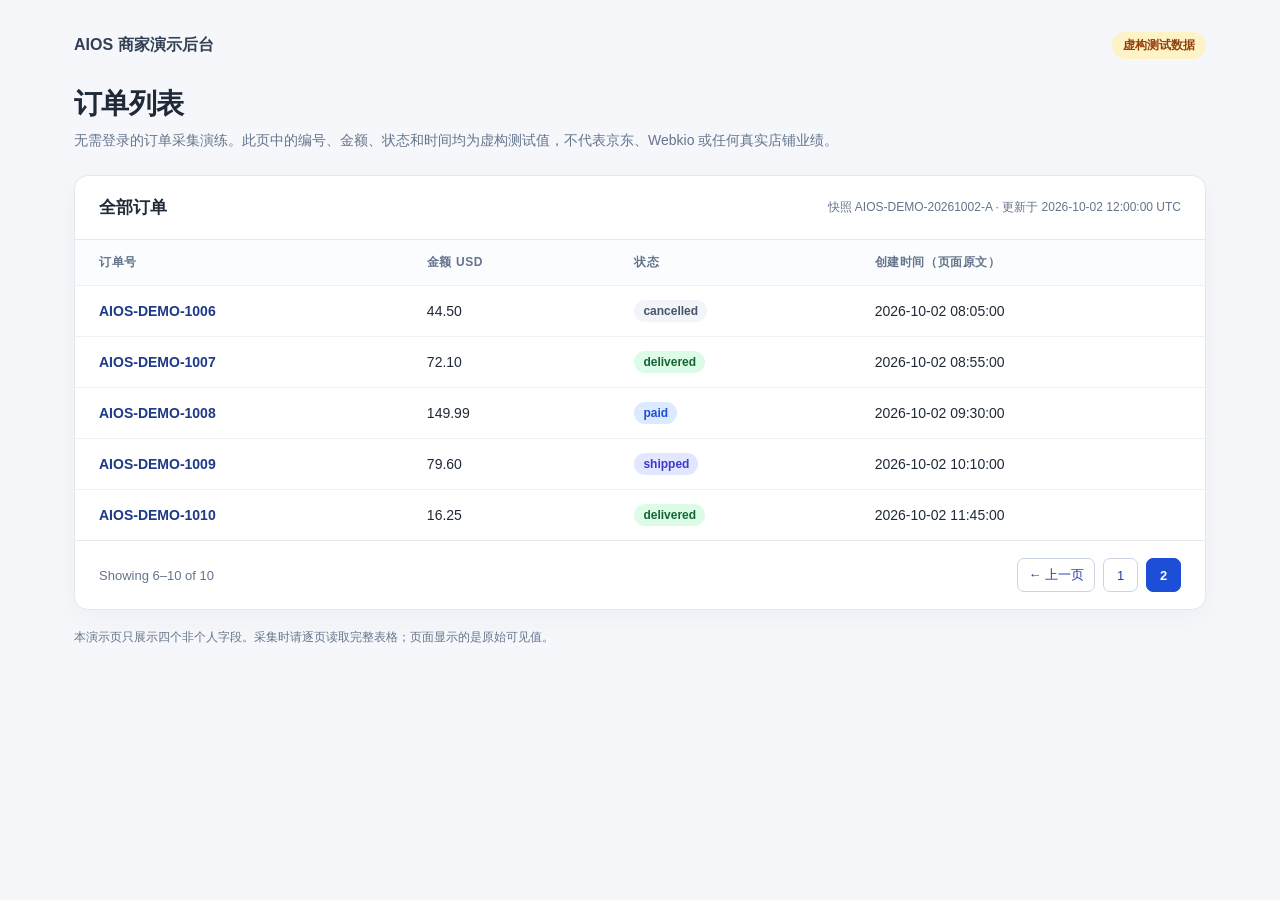
==== docs/page-2.html @ 689391f9 "Publish synthetic merchant order demo source" ====
<!doctype html>
<html lang="zh-CN">
<head>
  <meta charset="utf-8">
  <meta name="viewport" content="width=device-width, initial-scale=1">
  <meta name="robots" content="noindex,nofollow">
  <title>订单列表 · 第 2 页 | AIOS 虚构商家演示</title>
  <link rel="stylesheet" href="assets/style.css">
</head>
<body>
  <main class="shell" data-snapshot-id="AIOS-DEMO-20261002-A" data-total-rows="10" data-page-number="2">
    <header class="top"><span class="brand">AIOS 商家演示后台</span><span class="badge">虚构测试数据</span></header>
    <h1 class="title">订单列表</h1>
    <p class="sub">无需登录的订单采集演练。此页中的编号、金额、状态和时间均为虚构测试值，不代表京东、Webkio 或任何真实店铺业绩。</p>
    <section class="panel" aria-label="虚构订单表，第 2 页，共 2 页">
      <div class="panel-head"><h2>全部订单</h2><span class="snapshot">快照 AIOS-DEMO-20261002-A · 更新于 2026-10-02 12:00:00 UTC</span></div>
      <div class="scroll"><table>
        <thead><tr><th scope="col">订单号</th><th scope="col">金额 USD</th><th scope="col">状态</th><th scope="col">创建时间（页面原文）</th></tr></thead>
        <tbody>
          <tr><td data-field="order_id" class="order-id">AIOS-DEMO-1006</td><td data-field="total_usd" class="money">44.50</td><td data-field="status"><span class="status cancelled">cancelled</span></td><td data-field="created_raw" class="date">2026-10-02 08:05:00</td></tr>
          <tr><td data-field="order_id" class="order-id">AIOS-DEMO-1007</td><td data-field="total_usd" class="money">72.10</td><td data-field="status"><span class="status delivered">delivered</span></td><td data-field="created_raw" class="date">2026-10-02 08:55:00</td></tr>
          <tr><td data-field="order_id" class="order-id">AIOS-DEMO-1008</td><td data-field="total_usd" class="money">149.99</td><td data-field="status"><span class="status paid">paid</span></td><td data-field="created_raw" class="date">2026-10-02 09:30:00</td></tr>
          <tr><td data-field="order_id" class="order-id">AIOS-DEMO-1009</td><td data-field="total_usd" class="money">79.60</td><td data-field="status"><span class="status shipped">shipped</span></td><td data-field="created_raw" class="date">2026-10-02 10:10:00</td></tr>
          <tr><td data-field="order_id" class="order-id">AIOS-DEMO-1010</td><td data-field="total_usd" class="money">16.25</td><td data-field="status"><span class="status delivered">delivered</span></td><td data-field="created_raw" class="date">2026-10-02 11:45:00</td></tr>
        </tbody>
      </table></div>
      <nav class="pager" aria-label="订单分页"><span>Showing 6–10 of 10</span><div class="pager-links"><a href="./">← 上一页</a><a href="./">1</a><strong aria-current="page">2</strong></div></nav>
    </section>
    <p class="note">本演示页只展示四个非个人字段。采集时请逐页读取完整表格；页面显示的是原始可见值。</p>
  </main>
</body>
</html>
---- docs/assets/style.css ----
:root{font-family:Inter,-apple-system,BlinkMacSystemFont,"Segoe UI",sans-serif;color:#1f2937;background:#f5f7fb}*{box-sizing:border-box}body{margin:0}.shell{max-width:1180px;margin:0 auto;padding:32px 24px}.top{display:flex;align-items:center;justify-content:space-between;gap:20px;margin-bottom:26px}.brand{font-size:16px;font-weight:750;color:#334155}.badge{display:inline-block;border-radius:999px;background:#fef3c7;color:#92400e;padding:5px 11px;font-size:12px;font-weight:700}.title{margin:0 0 6px;font-size:28px;letter-spacing:-.025em}.sub{margin:0;color:#64748b;font-size:14px;line-height:1.6}.panel{background:#fff;border:1px solid #e2e8f0;border-radius:14px;box-shadow:0 8px 30px #0f172a0a;overflow:hidden;margin-top:24px}.panel-head{padding:20px 24px;border-bottom:1px solid #e2e8f0;display:flex;justify-content:space-between;gap:12px;align-items:center}.panel-head h2{font-size:17px;margin:0}.snapshot{color:#64748b;font-size:12px}.scroll{overflow-x:auto}table{width:100%;border-collapse:collapse;min-width:700px;text-align:left}th,td{padding:14px 24px;border-bottom:1px solid #edf2f7;font-size:14px}th{color:#64748b;background:#fbfcfe;font-size:12px;font-weight:700;text-transform:uppercase;letter-spacing:.05em}tbody tr:last-child td{border-bottom:0}.order-id{font-weight:650;color:#1e3a8a;font-variant-numeric:tabular-nums}.money,.date{font-variant-numeric:tabular-nums}.status{display:inline-block;padding:4px 9px;border-radius:999px;font-size:12px;font-weight:650}.paid{background:#dbeafe;color:#1d4ed8}.processing{background:#fef3c7;color:#92400e}.shipped{background:#e0e7ff;color:#4338ca}.delivered{background:#dcfce7;color:#166534}.refunded{background:#fce7f3;color:#9d174d}.cancelled{background:#f1f5f9;color:#475569}.pager{border-top:1px solid #e2e8f0;padding:17px 24px;display:flex;align-items:center;justify-content:space-between;gap:18px;color:#64748b;font-size:13px}.pager-links{display:flex;gap:8px;align-items:center}.pager-links a,.pager-links strong{display:inline-flex;align-items:center;justify-content:center;min-width:35px;height:34px;border:1px solid #cbd5e1;border-radius:7px;text-decoration:none;color:#1e40af;font-size:13px;padding:0 10px}.pager-links strong{background:#1d4ed8;border-color:#1d4ed8;color:#fff}.note{font-size:12px;color:#64748b;margin:18px 0;line-height:1.6}@media(max-width:640px){.shell{padding:20px 12px}.top{align-items:flex-start}.title{font-size:23px}.panel-head{display:block}.snapshot{margin-top:8px}.pager{align-items:flex-start;flex-direction:column}}
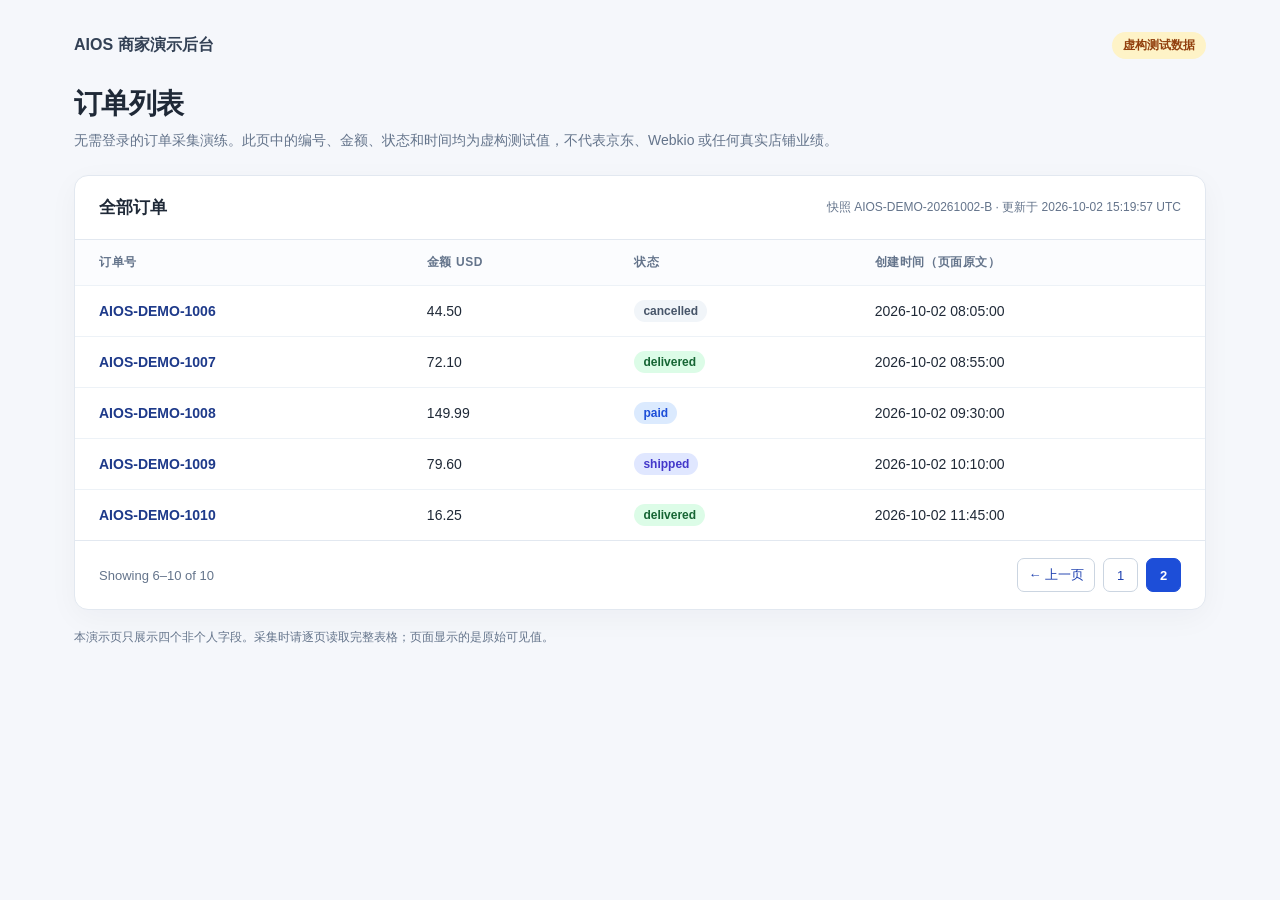
==== commit 661b6fe6: "Publish synthetic snapshot B for independent Dot pipeline trial" ====
--- a/docs/page-2.html
+++ b/docs/page-2.html
@@ -8,12 +8,12 @@
   <link rel="stylesheet" href="assets/style.css">
 </head>
 <body>
-  <main class="shell" data-snapshot-id="AIOS-DEMO-20261002-A" data-total-rows="10" data-page-number="2">
+  <main class="shell" data-snapshot-id="AIOS-DEMO-20261002-B" data-total-rows="10" data-page-number="2">
     <header class="top"><span class="brand">AIOS 商家演示后台</span><span class="badge">虚构测试数据</span></header>
     <h1 class="title">订单列表</h1>
     <p class="sub">无需登录的订单采集演练。此页中的编号、金额、状态和时间均为虚构测试值，不代表京东、Webkio 或任何真实店铺业绩。</p>
     <section class="panel" aria-label="虚构订单表，第 2 页，共 2 页">
-      <div class="panel-head"><h2>全部订单</h2><span class="snapshot">快照 AIOS-DEMO-20261002-A · 更新于 2026-10-02 12:00:00 UTC</span></div>
+      <div class="panel-head"><h2>全部订单</h2><span class="snapshot">快照 AIOS-DEMO-20261002-B · 更新于 2026-10-02 15:19:57 UTC</span></div>
       <div class="scroll"><table>
         <thead><tr><th scope="col">订单号</th><th scope="col">金额 USD</th><th scope="col">状态</th><th scope="col">创建时间（页面原文）</th></tr></thead>
         <tbody>
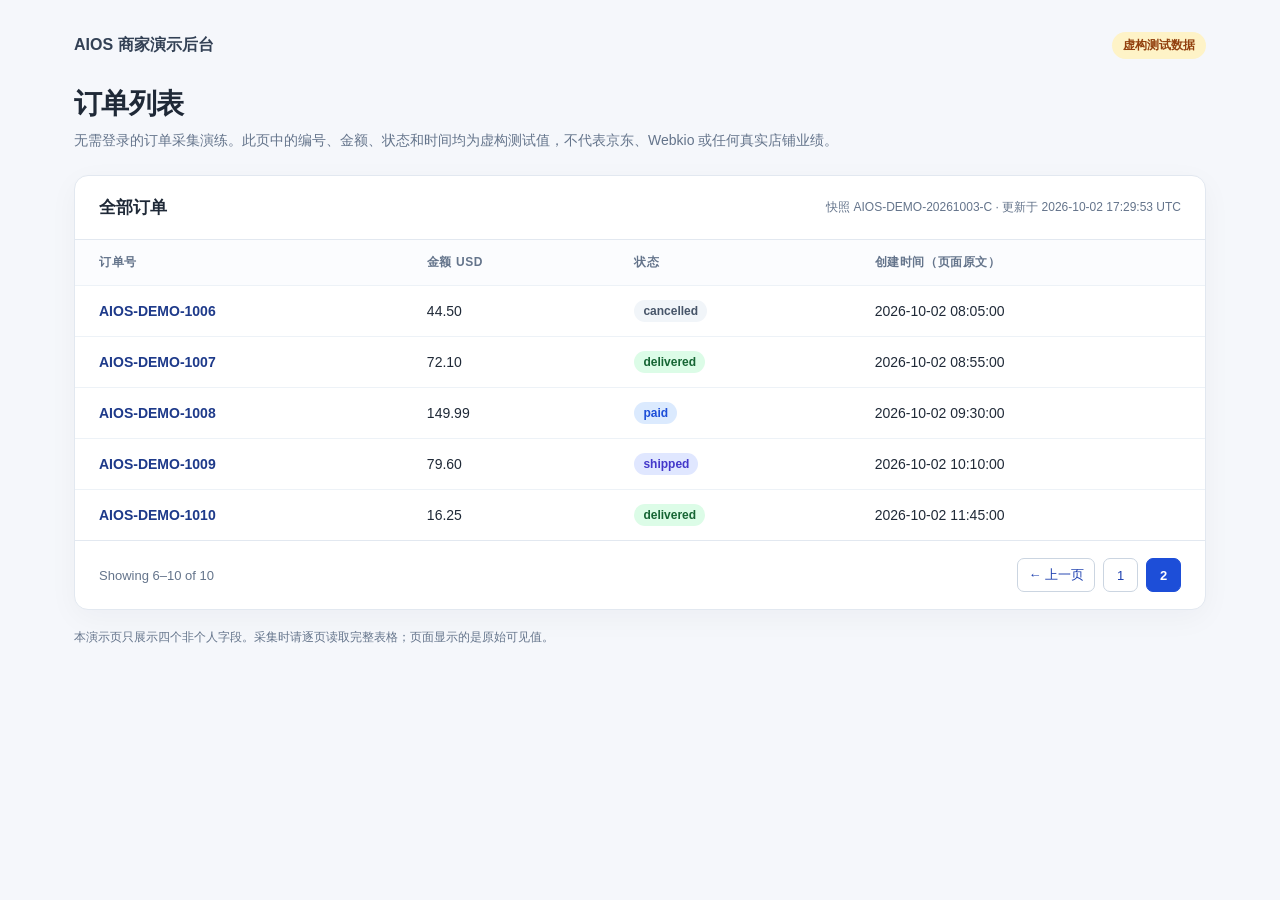
==== commit dd050348: "Publish synthetic snapshot C for independent Dot pipeline trial" ====
--- a/docs/page-2.html
+++ b/docs/page-2.html
@@ -8,12 +8,12 @@
   <link rel="stylesheet" href="assets/style.css">
 </head>
 <body>
-  <main class="shell" data-snapshot-id="AIOS-DEMO-20261002-B" data-total-rows="10" data-page-number="2">
+  <main class="shell" data-snapshot-id="AIOS-DEMO-20261003-C" data-total-rows="10" data-page-number="2">
     <header class="top"><span class="brand">AIOS 商家演示后台</span><span class="badge">虚构测试数据</span></header>
     <h1 class="title">订单列表</h1>
     <p class="sub">无需登录的订单采集演练。此页中的编号、金额、状态和时间均为虚构测试值，不代表京东、Webkio 或任何真实店铺业绩。</p>
     <section class="panel" aria-label="虚构订单表，第 2 页，共 2 页">
-      <div class="panel-head"><h2>全部订单</h2><span class="snapshot">快照 AIOS-DEMO-20261002-B · 更新于 2026-10-02 15:19:57 UTC</span></div>
+      <div class="panel-head"><h2>全部订单</h2><span class="snapshot">快照 AIOS-DEMO-20261003-C · 更新于 2026-10-02 17:29:53 UTC</span></div>
       <div class="scroll"><table>
         <thead><tr><th scope="col">订单号</th><th scope="col">金额 USD</th><th scope="col">状态</th><th scope="col">创建时间（页面原文）</th></tr></thead>
         <tbody>
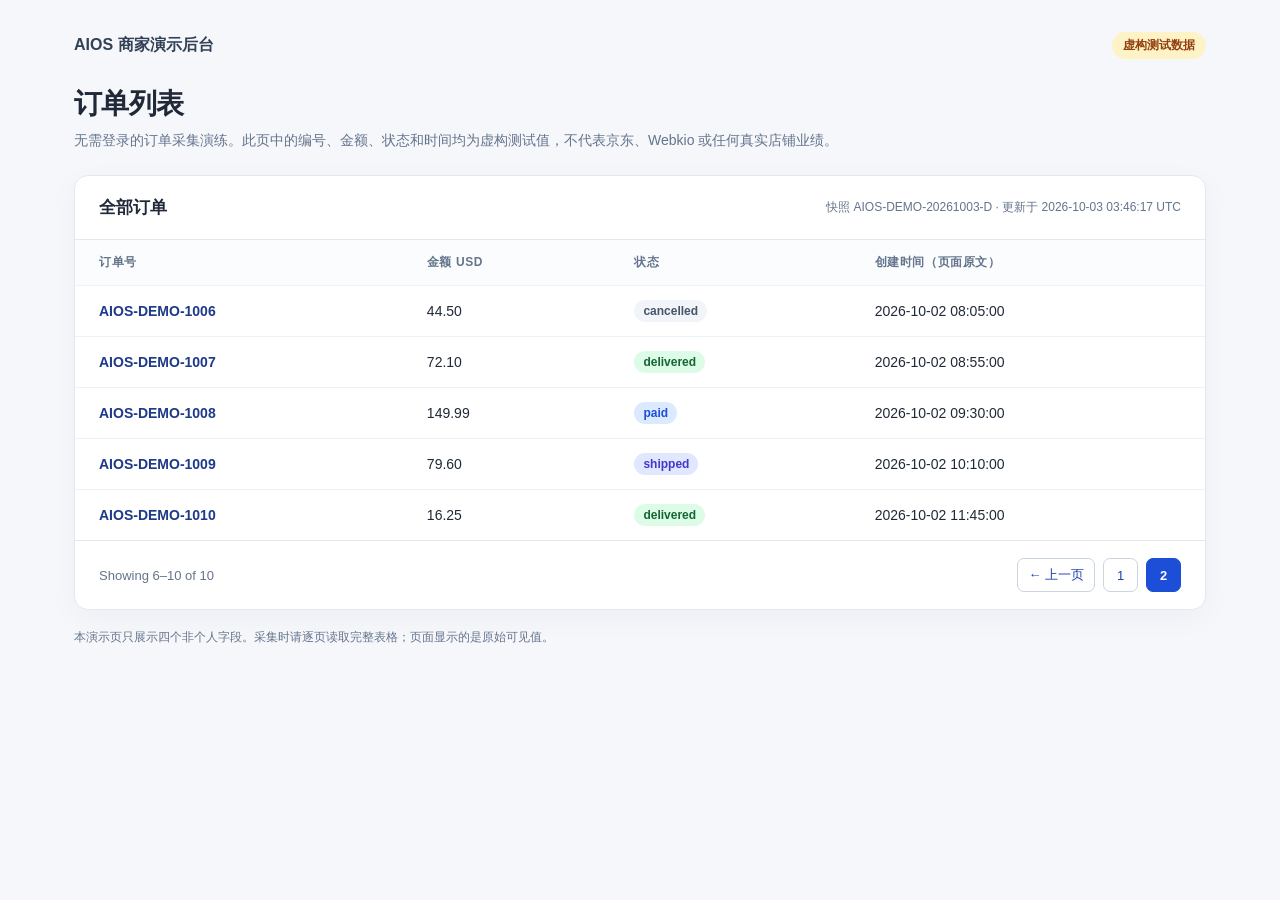
==== commit 610a100f: "Publish synthetic snapshot D for independent Dot OSS trial" ====
--- a/docs/page-2.html
+++ b/docs/page-2.html
@@ -8,12 +8,12 @@
   <link rel="stylesheet" href="assets/style.css">
 </head>
 <body>
-  <main class="shell" data-snapshot-id="AIOS-DEMO-20261003-C" data-total-rows="10" data-page-number="2">
+  <main class="shell" data-snapshot-id="AIOS-DEMO-20261003-D" data-total-rows="10" data-page-number="2">
     <header class="top"><span class="brand">AIOS 商家演示后台</span><span class="badge">虚构测试数据</span></header>
     <h1 class="title">订单列表</h1>
     <p class="sub">无需登录的订单采集演练。此页中的编号、金额、状态和时间均为虚构测试值，不代表京东、Webkio 或任何真实店铺业绩。</p>
     <section class="panel" aria-label="虚构订单表，第 2 页，共 2 页">
-      <div class="panel-head"><h2>全部订单</h2><span class="snapshot">快照 AIOS-DEMO-20261003-C · 更新于 2026-10-02 17:29:53 UTC</span></div>
+      <div class="panel-head"><h2>全部订单</h2><span class="snapshot">快照 AIOS-DEMO-20261003-D · 更新于 2026-10-03 03:46:17 UTC</span></div>
       <div class="scroll"><table>
         <thead><tr><th scope="col">订单号</th><th scope="col">金额 USD</th><th scope="col">状态</th><th scope="col">创建时间（页面原文）</th></tr></thead>
         <tbody>
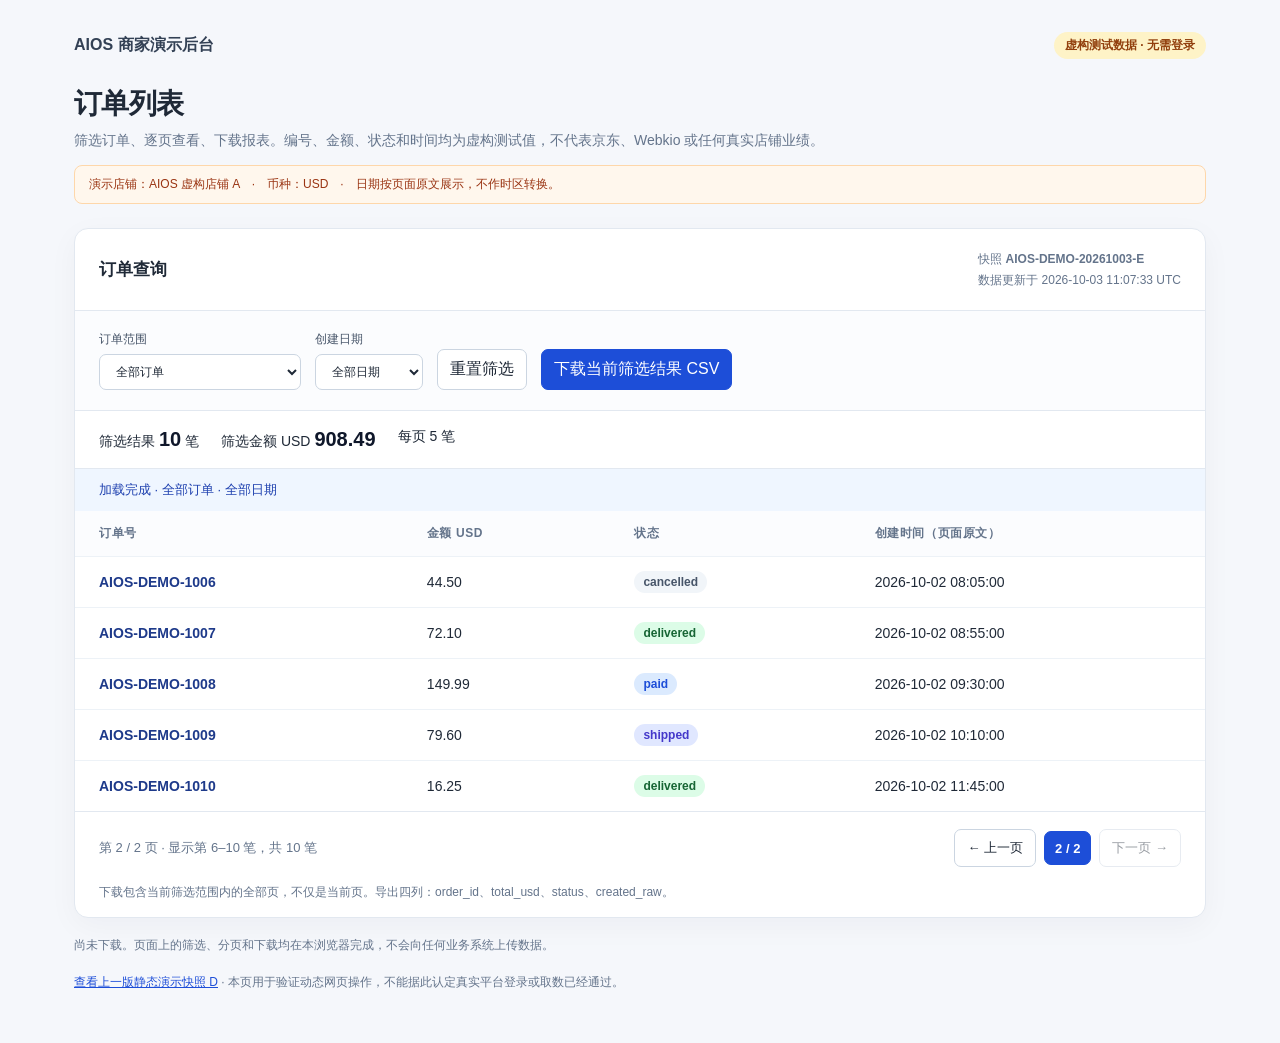
==== commit d271f7c2: "Add synthetic E interactive source for native Dot collection trial" ====
--- a/docs/page-2.html
+++ b/docs/page-2.html
@@ -4,29 +4,41 @@
   <meta charset="utf-8">
   <meta name="viewport" content="width=device-width, initial-scale=1">
   <meta name="robots" content="noindex,nofollow">
-  <title>订单列表 · 第 2 页 | AIOS 虚构商家演示</title>
+  <link rel="icon" href="data:,">
+  <title>订单列表 · 动态取数演练 | AIOS 虚构商家演示</title>
   <link rel="stylesheet" href="assets/style.css">
+  <style>
+    button,select{font:inherit;border:1px solid #cbd5e1;border-radius:7px;background:white;padding:9px 12px;color:#1f2937}button{cursor:pointer}button:disabled{opacity:.45;cursor:default}button.primary{background:#1d4ed8;border-color:#1d4ed8;color:white}.filters{display:flex;flex-wrap:wrap;gap:14px;align-items:end;padding:20px 24px;background:#fbfcfe;border-bottom:1px solid #e2e8f0}.filters label{display:grid;gap:6px;font-size:12px;color:#475569}.summary{display:flex;gap:22px;flex-wrap:wrap;padding:17px 24px;border-bottom:1px solid #e2e8f0;font-size:14px}.summary strong{font-size:20px;color:#0f172a}.loading{padding:12px 24px;color:#1e40af;background:#eff6ff;font-size:13px;min-height:40px}.download-note{padding:0 24px 16px;margin:0;font-size:12px;color:#64748b}.empty{text-align:center;color:#64748b}.snapshot{line-height:1.7}.pager-links button{font-size:13px}.banner{font-size:12px;background:#fff7ed;color:#9a3412;padding:10px 14px;border:1px solid #fed7aa;border-radius:8px;margin-top:14px}a{color:#1d4ed8}button:focus-visible,select:focus-visible,a:focus-visible{outline:3px solid #60a5fa;outline-offset:3px}
+  </style>
+  <script defer src="assets/fixture-data.js"></script>
+  <script defer src="assets/app.js"></script>
 </head>
 <body>
-  <main class="shell" data-snapshot-id="AIOS-DEMO-20261003-D" data-total-rows="10" data-page-number="2">
-    <header class="top"><span class="brand">AIOS 商家演示后台</span><span class="badge">虚构测试数据</span></header>
+  <main class="shell" data-snapshot-id="AIOS-DEMO-20261003-E" data-source-updated-at="2026-10-03 11:07:33 UTC" data-total-rows="10" data-page-number="2" data-initial-page="2">
+    <header class="top"><span class="brand">AIOS 商家演示后台</span><span class="badge">虚构测试数据 · 无需登录</span></header>
     <h1 class="title">订单列表</h1>
-    <p class="sub">无需登录的订单采集演练。此页中的编号、金额、状态和时间均为虚构测试值，不代表京东、Webkio 或任何真实店铺业绩。</p>
-    <section class="panel" aria-label="虚构订单表，第 2 页，共 2 页">
-      <div class="panel-head"><h2>全部订单</h2><span class="snapshot">快照 AIOS-DEMO-20261003-D · 更新于 2026-10-03 03:46:17 UTC</span></div>
-      <div class="scroll"><table>
-        <thead><tr><th scope="col">订单号</th><th scope="col">金额 USD</th><th scope="col">状态</th><th scope="col">创建时间（页面原文）</th></tr></thead>
-        <tbody>
-          <tr><td data-field="order_id" class="order-id">AIOS-DEMO-1006</td><td data-field="total_usd" class="money">44.50</td><td data-field="status"><span class="status cancelled">cancelled</span></td><td data-field="created_raw" class="date">2026-10-02 08:05:00</td></tr>
-          <tr><td data-field="order_id" class="order-id">AIOS-DEMO-1007</td><td data-field="total_usd" class="money">72.10</td><td data-field="status"><span class="status delivered">delivered</span></td><td data-field="created_raw" class="date">2026-10-02 08:55:00</td></tr>
-          <tr><td data-field="order_id" class="order-id">AIOS-DEMO-1008</td><td data-field="total_usd" class="money">149.99</td><td data-field="status"><span class="status paid">paid</span></td><td data-field="created_raw" class="date">2026-10-02 09:30:00</td></tr>
-          <tr><td data-field="order_id" class="order-id">AIOS-DEMO-1009</td><td data-field="total_usd" class="money">79.60</td><td data-field="status"><span class="status shipped">shipped</span></td><td data-field="created_raw" class="date">2026-10-02 10:10:00</td></tr>
-          <tr><td data-field="order_id" class="order-id">AIOS-DEMO-1010</td><td data-field="total_usd" class="money">16.25</td><td data-field="status"><span class="status delivered">delivered</span></td><td data-field="created_raw" class="date">2026-10-02 11:45:00</td></tr>
-        </tbody>
-      </table></div>
-      <nav class="pager" aria-label="订单分页"><span>Showing 6–10 of 10</span><div class="pager-links"><a href="./">← 上一页</a><a href="./">1</a><strong aria-current="page">2</strong></div></nav>
+    <p class="sub">筛选订单、逐页查看、下载报表。编号、金额、状态和时间均为虚构测试值，不代表京东、Webkio 或任何真实店铺业绩。</p>
+    <p class="banner">演示店铺：AIOS 虚构店铺 A　·　币种：USD　·　日期按页面原文展示，不作时区转换。</p>
+    <section class="panel" aria-label="虚构订单列表" aria-busy="true">
+      <div class="panel-head"><h2>订单查询</h2><span class="snapshot">快照 <b>AIOS-DEMO-20261003-E</b><br>数据更新于 <time id="source-updated">2026-10-03 11:07:33 UTC</time></span></div>
+      <form class="filters" id="filters">
+        <label for="status-filter">订单范围<select id="status-filter" disabled>
+          <option value="all">全部订单</option><option value="eligible">有效订单（排除退款、取消）</option>
+          <option value="paid">已支付 paid</option><option value="processing">处理中 processing</option><option value="shipped">已发货 shipped</option><option value="delivered">已送达 delivered</option><option value="refunded">已退款 refunded</option><option value="cancelled">已取消 cancelled</option>
+        </select></label>
+        <label for="date-filter">创建日期<select id="date-filter" disabled><option value="all">全部日期</option><option value="2026-10-01">2026-10-01</option><option value="2026-10-02">2026-10-02</option></select></label>
+        <button type="button" id="reset" disabled>重置筛选</button>
+        <button type="button" id="download" class="primary" disabled>下载当前筛选结果 CSV</button>
+      </form>
+      <div class="summary"><span>筛选结果 <strong id="filtered-count">—</strong> 笔</span><span>筛选金额 USD <strong id="filtered-total">—</strong></span><span>每页 5 笔</span></div>
+      <div id="load-state" class="loading" role="status" aria-live="polite">正在加载演示订单，请稍候…</div>
+      <div class="scroll"><table aria-label="当前页订单"><thead><tr><th scope="col">订单号</th><th scope="col">金额 USD</th><th scope="col">状态</th><th scope="col">创建时间（页面原文）</th></tr></thead><tbody id="order-rows"></tbody></table></div>
+      <nav class="pager" aria-label="订单分页"><span id="page-summary">正在加载…</span><div class="pager-links"><button type="button" id="previous" disabled>← 上一页</button><strong id="page-number" aria-current="page">—</strong><button type="button" id="next" disabled>下一页 →</button></div></nav>
+      <p class="download-note">下载包含当前筛选范围内的全部页，不仅是当前页。导出四列：order_id、total_usd、status、created_raw。</p>
     </section>
-    <p class="note">本演示页只展示四个非个人字段。采集时请逐页读取完整表格；页面显示的是原始可见值。</p>
+    <p class="note" id="download-state" role="status" aria-live="polite">尚未下载。页面上的筛选、分页和下载均在本浏览器完成，不会向任何业务系统上传数据。</p>
+    <p class="note"><a href="snapshots/AIOS-DEMO-20261003-D/">查看上一版静态演示快照 D</a> · 本页用于验证动态网页操作，不能据此认定真实平台登录或取数已经通过。</p>
+    <noscript><p class="banner">此演示需要启用 JavaScript 才能筛选、翻页和下载。数据加载尚未完成。</p></noscript>
   </main>
 </body>
 </html>
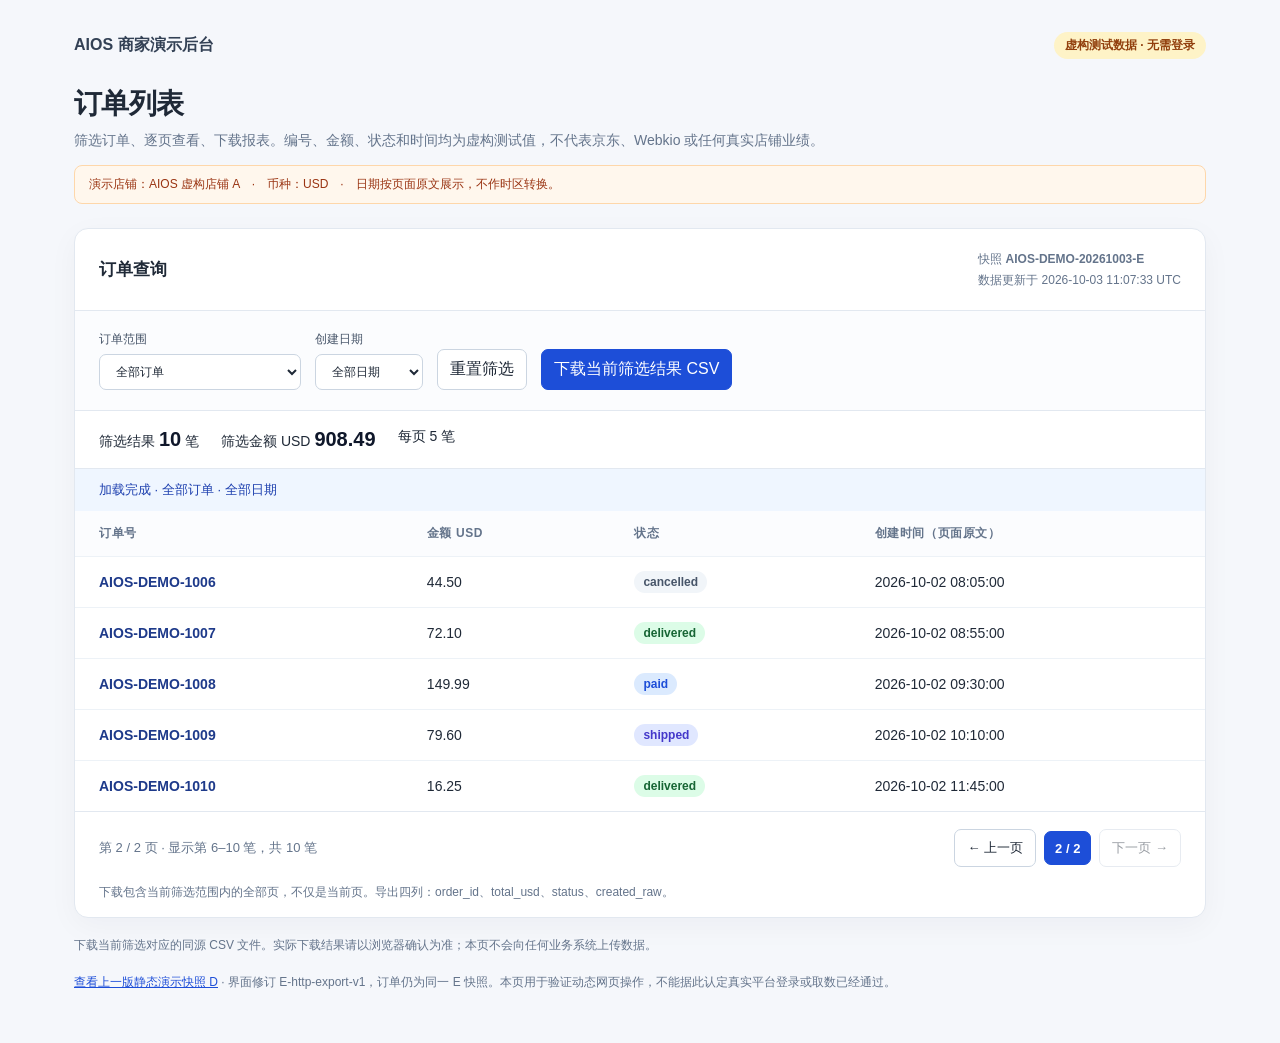
==== commit c698a4c6: "Synthetic E HTTP export links; business rows unchanged" ====
--- a/docs/page-2.html
+++ b/docs/page-2.html
@@ -8,13 +8,13 @@
   <title>订单列表 · 动态取数演练 | AIOS 虚构商家演示</title>
   <link rel="stylesheet" href="assets/style.css">
   <style>
-    button,select{font:inherit;border:1px solid #cbd5e1;border-radius:7px;background:white;padding:9px 12px;color:#1f2937}button{cursor:pointer}button:disabled{opacity:.45;cursor:default}button.primary{background:#1d4ed8;border-color:#1d4ed8;color:white}.filters{display:flex;flex-wrap:wrap;gap:14px;align-items:end;padding:20px 24px;background:#fbfcfe;border-bottom:1px solid #e2e8f0}.filters label{display:grid;gap:6px;font-size:12px;color:#475569}.summary{display:flex;gap:22px;flex-wrap:wrap;padding:17px 24px;border-bottom:1px solid #e2e8f0;font-size:14px}.summary strong{font-size:20px;color:#0f172a}.loading{padding:12px 24px;color:#1e40af;background:#eff6ff;font-size:13px;min-height:40px}.download-note{padding:0 24px 16px;margin:0;font-size:12px;color:#64748b}.empty{text-align:center;color:#64748b}.snapshot{line-height:1.7}.pager-links button{font-size:13px}.banner{font-size:12px;background:#fff7ed;color:#9a3412;padding:10px 14px;border:1px solid #fed7aa;border-radius:8px;margin-top:14px}a{color:#1d4ed8}button:focus-visible,select:focus-visible,a:focus-visible{outline:3px solid #60a5fa;outline-offset:3px}
+    button,select,a.download{font:inherit;border:1px solid #cbd5e1;border-radius:7px;background:white;padding:9px 12px;color:#1f2937}button{cursor:pointer}button:disabled,a.download[aria-disabled="true"]{opacity:.45;cursor:default}a.download{text-decoration:none}a.download[aria-disabled="true"]{pointer-events:none}button.primary,a.download.primary{background:#1d4ed8;border-color:#1d4ed8;color:white}.filters{display:flex;flex-wrap:wrap;gap:14px;align-items:end;padding:20px 24px;background:#fbfcfe;border-bottom:1px solid #e2e8f0}.filters label{display:grid;gap:6px;font-size:12px;color:#475569}.summary{display:flex;gap:22px;flex-wrap:wrap;padding:17px 24px;border-bottom:1px solid #e2e8f0;font-size:14px}.summary strong{font-size:20px;color:#0f172a}.loading{padding:12px 24px;color:#1e40af;background:#eff6ff;font-size:13px;min-height:40px}.download-note{padding:0 24px 16px;margin:0;font-size:12px;color:#64748b}.empty{text-align:center;color:#64748b}.snapshot{line-height:1.7}.pager-links button{font-size:13px}.banner{font-size:12px;background:#fff7ed;color:#9a3412;padding:10px 14px;border:1px solid #fed7aa;border-radius:8px;margin-top:14px}a{color:#1d4ed8}button:focus-visible,select:focus-visible,a:focus-visible{outline:3px solid #60a5fa;outline-offset:3px}
   </style>
   <script defer src="assets/fixture-data.js"></script>
   <script defer src="assets/app.js"></script>
 </head>
 <body>
-  <main class="shell" data-snapshot-id="AIOS-DEMO-20261003-E" data-source-updated-at="2026-10-03 11:07:33 UTC" data-total-rows="10" data-page-number="2" data-initial-page="2">
+  <main class="shell" data-ui-revision="E-http-export-v1" data-snapshot-id="AIOS-DEMO-20261003-E" data-source-updated-at="2026-10-03 11:07:33 UTC" data-total-rows="10" data-page-number="2" data-initial-page="2">
     <header class="top"><span class="brand">AIOS 商家演示后台</span><span class="badge">虚构测试数据 · 无需登录</span></header>
     <h1 class="title">订单列表</h1>
     <p class="sub">筛选订单、逐页查看、下载报表。编号、金额、状态和时间均为虚构测试值，不代表京东、Webkio 或任何真实店铺业绩。</p>
@@ -28,7 +28,7 @@
         </select></label>
         <label for="date-filter">创建日期<select id="date-filter" disabled><option value="all">全部日期</option><option value="2026-10-01">2026-10-01</option><option value="2026-10-02">2026-10-02</option></select></label>
         <button type="button" id="reset" disabled>重置筛选</button>
-        <button type="button" id="download" class="primary" disabled>下载当前筛选结果 CSV</button>
+        <a id="download" class="primary download" aria-disabled="true" tabindex="-1">下载当前筛选结果 CSV</a>
       </form>
       <div class="summary"><span>筛选结果 <strong id="filtered-count">—</strong> 笔</span><span>筛选金额 USD <strong id="filtered-total">—</strong></span><span>每页 5 笔</span></div>
       <div id="load-state" class="loading" role="status" aria-live="polite">正在加载演示订单，请稍候…</div>
@@ -36,8 +36,8 @@
       <nav class="pager" aria-label="订单分页"><span id="page-summary">正在加载…</span><div class="pager-links"><button type="button" id="previous" disabled>← 上一页</button><strong id="page-number" aria-current="page">—</strong><button type="button" id="next" disabled>下一页 →</button></div></nav>
       <p class="download-note">下载包含当前筛选范围内的全部页，不仅是当前页。导出四列：order_id、total_usd、status、created_raw。</p>
     </section>
-    <p class="note" id="download-state" role="status" aria-live="polite">尚未下载。页面上的筛选、分页和下载均在本浏览器完成，不会向任何业务系统上传数据。</p>
-    <p class="note"><a href="snapshots/AIOS-DEMO-20261003-D/">查看上一版静态演示快照 D</a> · 本页用于验证动态网页操作，不能据此认定真实平台登录或取数已经通过。</p>
+    <p class="note" id="download-state" role="status" aria-live="polite">下载当前筛选对应的同源 CSV 文件。实际下载结果请以浏览器确认为准；本页不会向任何业务系统上传数据。</p>
+    <p class="note"><a href="snapshots/AIOS-DEMO-20261003-D/">查看上一版静态演示快照 D</a> · 界面修订 E-http-export-v1，订单仍为同一 E 快照。本页用于验证动态网页操作，不能据此认定真实平台登录或取数已经通过。</p>
     <noscript><p class="banner">此演示需要启用 JavaScript 才能筛选、翻页和下载。数据加载尚未完成。</p></noscript>
   </main>
 </body>
